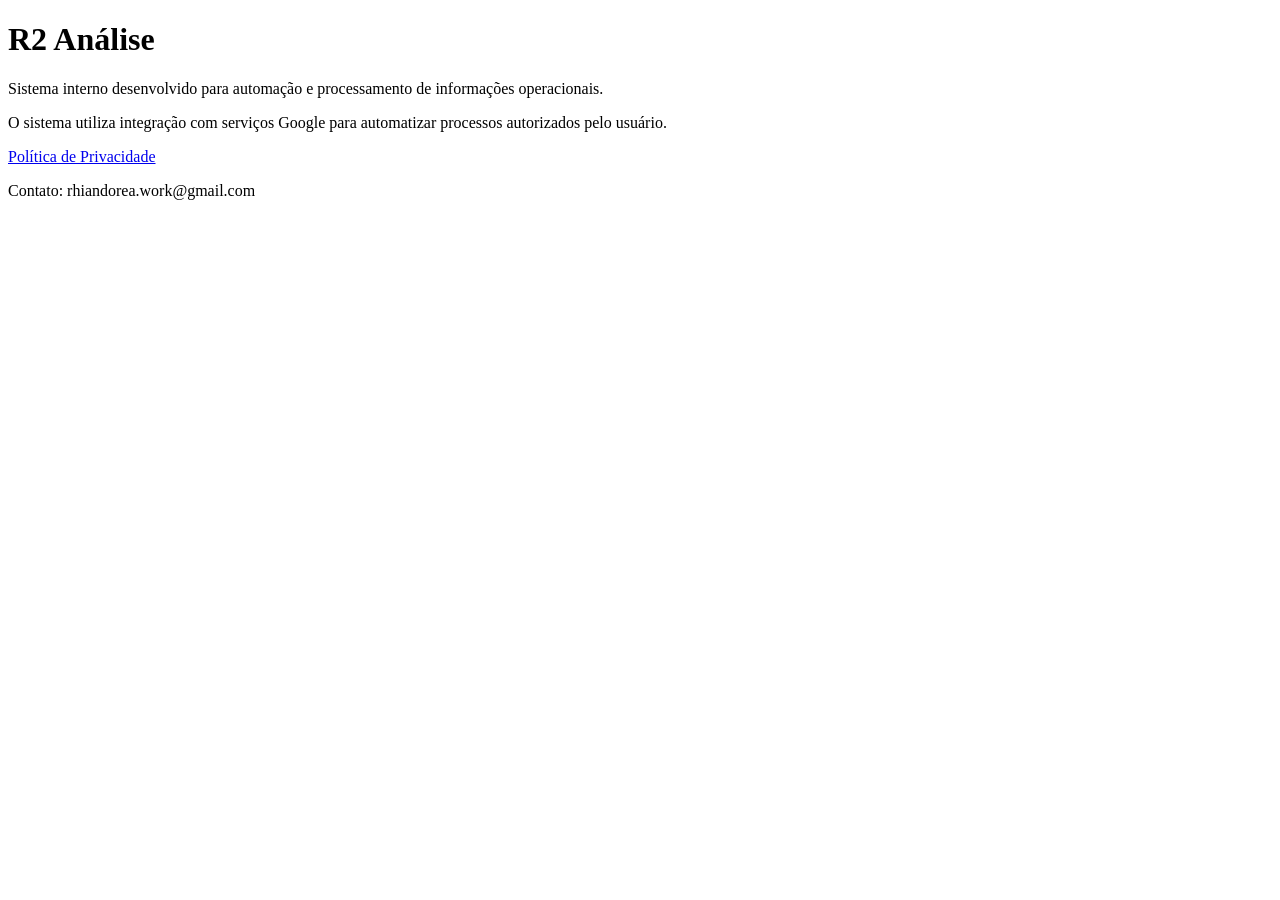
==== index.html @ 358a1ca2 "first commit" ====
<!DOCTYPE html>
<html lang="pt-BR">
<head>
    <meta charset="UTF-8">
    <meta name="viewport" content="width=device-width, initial-scale=1.0">
    <title>R2 Análise</title>
</head>

<body>
    <h1>R2 Análise</h1>

    <p>
        Sistema interno desenvolvido para automação e processamento
        de informações operacionais.
    </p>

    <p>
        O sistema utiliza integração com serviços Google para
        automatizar processos autorizados pelo usuário.
    </p>

    <p>
        <a href="/privacy.html">Política de Privacidade</a>
    </p>

    <p>
        Contato: rhiandorea.work@gmail.com
    </p>
</body>
</html>
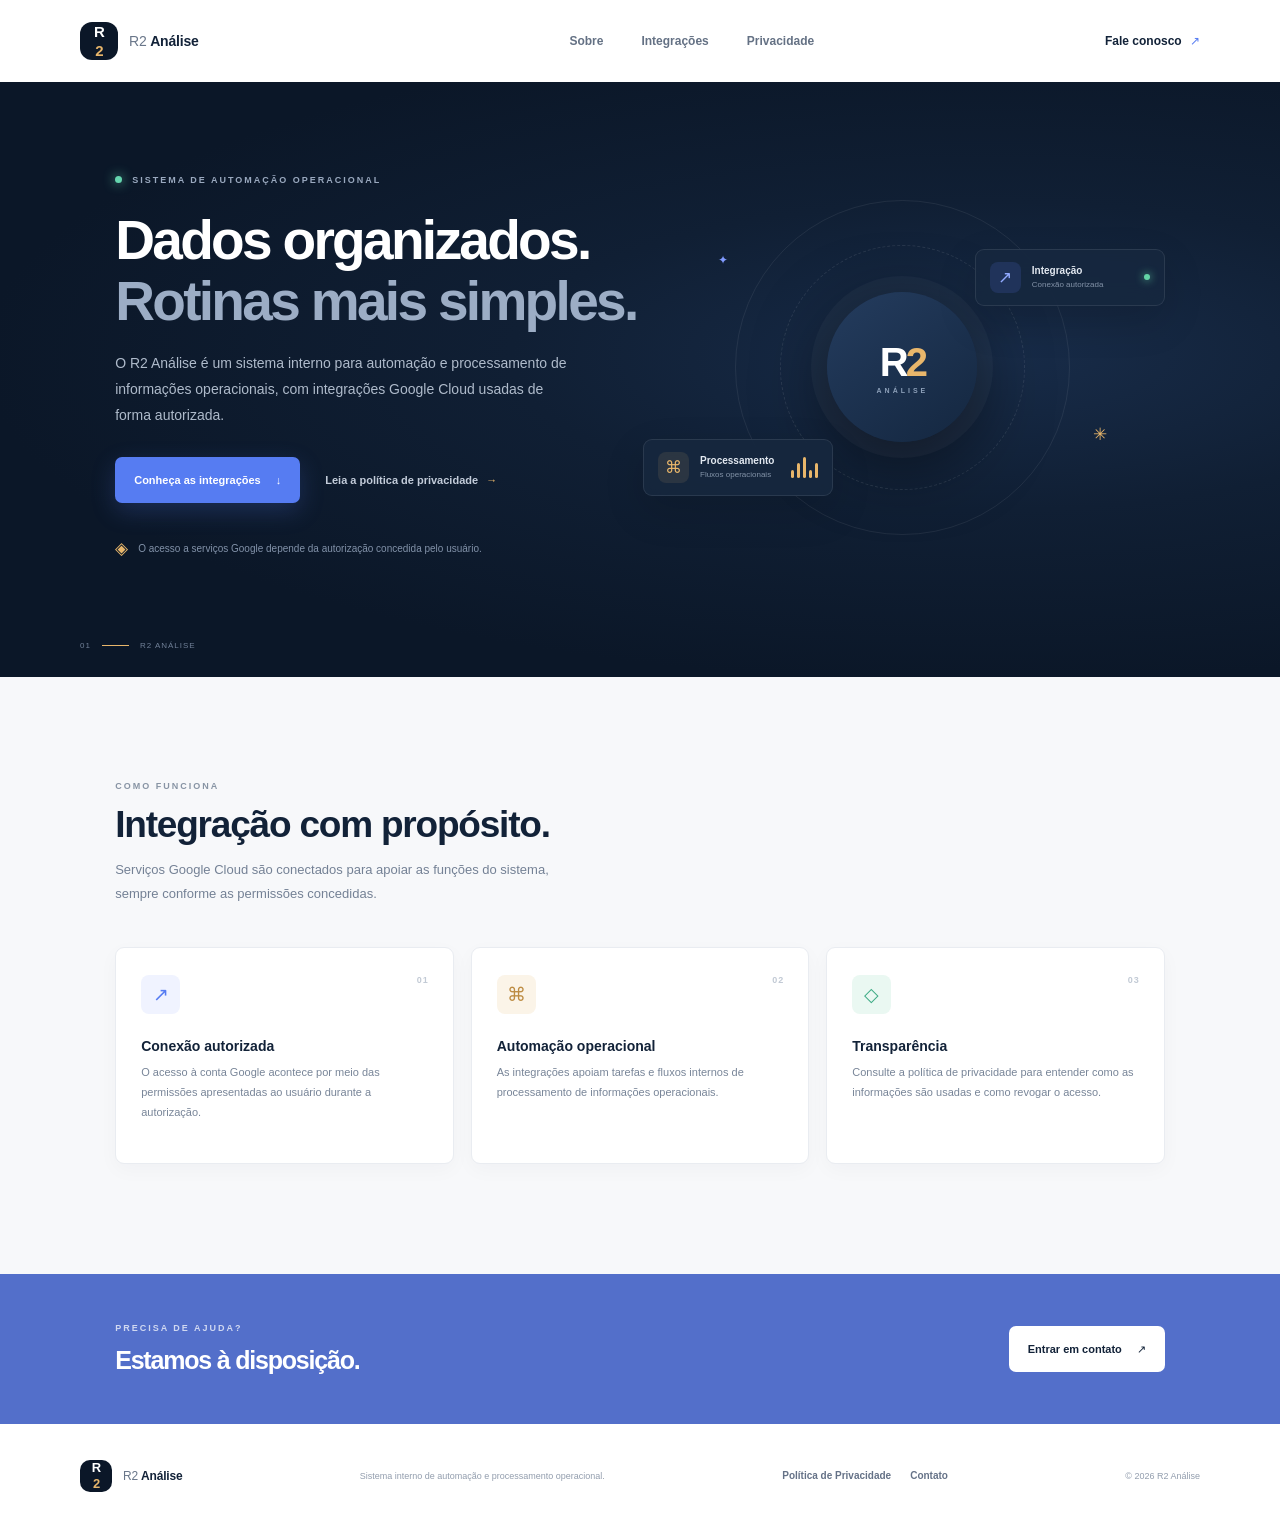
==== commit 9b3683be: "Improve R2 Análise site for Google Cloud" ====
--- a/index.html
+++ b/index.html
@@ -1,30 +1,90 @@
-<!DOCTYPE html>
+<!doctype html>
 <html lang="pt-BR">
 <head>
-    <meta charset="UTF-8">
-    <meta name="viewport" content="width=device-width, initial-scale=1.0">
-    <title>R2 Análise</title>
+  <meta charset="utf-8">
+  <meta name="viewport" content="width=device-width, initial-scale=1">
+  <meta name="theme-color" content="#0b1728">
+  <meta name="description" content="R2 Análise: sistema interno de automação e processamento de informações operacionais, com integrações Google Cloud autorizadas pelo usuário.">
+  <title>R2 Análise — Automação operacional</title>
+  <link rel="stylesheet" href="/styles.css">
 </head>
+<body>
+  <header class="site-header">
+    <a class="brand" href="/" aria-label="R2 Análise — início">
+      <span class="brand-mark" aria-hidden="true">R<span>2</span></span>
+      <span class="brand-name">R2 <strong>Análise</strong></span>
+    </a>
+    <nav class="main-nav" aria-label="Navegação principal">
+      <a href="#sobre">Sobre</a>
+      <a href="#integracoes">Integrações</a>
+      <a href="/privacy.html">Privacidade</a>
+    </nav>
+    <a class="header-link" href="mailto:rhiandorea.work@gmail.com">Fale conosco <span aria-hidden="true">↗</span></a>
+  </header>
 
-<body>
-    <h1>R2 Análise</h1>
+  <main>
+    <section class="hero" id="sobre">
+      <div class="hero-copy">
+        <p class="eyebrow"><span class="status-dot" aria-hidden="true"></span> SISTEMA DE AUTOMAÇÃO OPERACIONAL</p>
+        <h1>Dados organizados.<br><span>Rotinas mais simples.</span></h1>
+        <p class="hero-intro">O R2 Análise é um sistema interno para automação e processamento de informações operacionais, com integrações Google Cloud usadas de forma autorizada.</p>
+        <div class="hero-actions">
+          <a class="button button-primary" href="#integracoes">Conheça as integrações <span aria-hidden="true">↓</span></a>
+          <a class="text-link" href="/privacy.html">Leia a política de privacidade <span aria-hidden="true">→</span></a>
+        </div>
+        <div class="trust-note"><span class="lock-icon" aria-hidden="true">◈</span><span>O acesso a serviços Google depende da autorização concedida pelo usuário.</span></div>
+      </div>
 
-    <p>
-        Sistema interno desenvolvido para automação e processamento
-        de informações operacionais.
-    </p>
+      <div class="hero-visual" aria-label="Ilustração abstrata de dados conectados">
+        <div class="visual-orbit orbit-one"></div>
+        <div class="visual-orbit orbit-two"></div>
+        <div class="visual-core"><span class="core-mark">R<span>2</span></span><span class="core-caption">ANÁLISE</span></div>
+        <div class="data-card card-top"><span class="card-icon">↗</span><span><b>Integração</b><small>Conexão autorizada</small></span><i class="card-indicator"></i></div>
+        <div class="data-card card-bottom"><span class="card-icon card-icon-gold">⌘</span><span><b>Processamento</b><small>Fluxos operacionais</small></span><span class="mini-bars"><i></i><i></i><i></i><i></i><i></i></span></div>
+        <span class="sparkle sparkle-one">✳</span><span class="sparkle sparkle-two">✦</span>
+      </div>
+      <div class="hero-index" aria-hidden="true">01 <span></span> R2 ANÁLISE</div>
+    </section>
 
-    <p>
-        O sistema utiliza integração com serviços Google para
-        automatizar processos autorizados pelo usuário.
-    </p>
+    <section class="capabilities" id="integracoes">
+      <div class="section-heading">
+        <p class="eyebrow eyebrow-dark">COMO FUNCIONA</p>
+        <h2>Integração com propósito.</h2>
+        <p>Serviços Google Cloud são conectados para apoiar as funções do sistema, sempre conforme as permissões concedidas.</p>
+      </div>
+      <div class="feature-grid">
+        <article class="feature-card">
+          <span class="feature-number">01</span>
+          <span class="feature-icon" aria-hidden="true">↗</span>
+          <h3>Conexão autorizada</h3>
+          <p>O acesso à conta Google acontece por meio das permissões apresentadas ao usuário durante a autorização.</p>
+        </article>
+        <article class="feature-card">
+          <span class="feature-number">02</span>
+          <span class="feature-icon feature-icon-gold" aria-hidden="true">⌘</span>
+          <h3>Automação operacional</h3>
+          <p>As integrações apoiam tarefas e fluxos internos de processamento de informações operacionais.</p>
+        </article>
+        <article class="feature-card">
+          <span class="feature-number">03</span>
+          <span class="feature-icon feature-icon-green" aria-hidden="true">◇</span>
+          <h3>Transparência</h3>
+          <p>Consulte a política de privacidade para entender como as informações são usadas e como revogar o acesso.</p>
+        </article>
+      </div>
+    </section>
 
-    <p>
-        <a href="/privacy.html">Política de Privacidade</a>
-    </p>
+    <section class="contact-band">
+      <div><p class="eyebrow">PRECISA DE AJUDA?</p><h2>Estamos à disposição.</h2></div>
+      <a class="button button-light" href="mailto:rhiandorea.work@gmail.com">Entrar em contato <span aria-hidden="true">↗</span></a>
+    </section>
+  </main>
 
-    <p>
-        Contato: rhiandorea.work@gmail.com
-    </p>
+  <footer class="site-footer">
+    <a class="brand footer-brand" href="/" aria-label="R2 Análise — início"><span class="brand-mark">R<span>2</span></span><span class="brand-name">R2 <strong>Análise</strong></span></a>
+    <p>Sistema interno de automação e processamento operacional.</p>
+    <div class="footer-links"><a href="/privacy.html">Política de Privacidade</a><a href="mailto:rhiandorea.work@gmail.com">Contato</a></div>
+    <span class="copyright">© 2026 R2 Análise</span>
+  </footer>
 </body>
-</html>+</html>
--- a/styles.css
+++ b/styles.css
@@ -0,0 +1,89 @@
+:root {
+  color-scheme: light;
+  --ink: #122238;
+  --muted: #718095;
+  --navy: #0b1728;
+  --blue: #567cf2;
+  --gold: #e8b66b;
+  --paper: #f7f8fa;
+  --line: #e7eaf0;
+  font-family: 'DM Sans', 'Segoe UI', sans-serif;
+  font-synthesis: none;
+  text-rendering: optimizeLegibility;
+  -webkit-font-smoothing: antialiased;
+  -moz-osx-font-smoothing: grayscale;
+}
+
+* { box-sizing: border-box; }
+html { scroll-behavior: smooth; }
+body { margin: 0; color: var(--ink); background: #fff; }
+a { color: inherit; text-decoration: none; }
+.site-header { height: 82px; padding: 0 max(6.25vw, calc((100vw - 1280px)/2)); display: flex; align-items: center; justify-content: space-between; background: #fff; }
+.brand { display: inline-flex; align-items: center; gap: 11px; }
+.brand-mark { display: grid; place-items: center; width: 38px; height: 38px; border-radius: 12px; color: #fff; background: var(--navy); font: 800 15px Manrope, sans-serif; letter-spacing: -1px; }
+.brand-mark span { color: var(--gold); }
+.brand-name { color: #697689; font: 500 14px Manrope, sans-serif; letter-spacing: -.2px; }
+.brand-name strong { color: var(--ink); font-weight: 800; }
+.main-nav { display: flex; gap: 38px; align-items: center; margin-left: 80px; }
+.main-nav a, .header-link { font-size: 12px; font-weight: 600; color: #647184; transition: color .2s ease; }
+.main-nav a:hover, .header-link:hover, .text-link:hover { color: var(--blue); }
+.header-link { color: var(--ink); }
+.header-link span { color: var(--blue); margin-left: 5px; }
+.hero { min-height: 595px; overflow: hidden; position: relative; display: grid; grid-template-columns: 1fr 1fr; align-items: center; padding: 70px max(9vw, calc((100vw - 1180px)/2)) 95px; background: radial-gradient(ellipse at 77% 46%, #182c49 0, #101f34 34%, #0b1728 72%); color: #fff; }
+.hero-copy { position: relative; z-index: 2; max-width: 550px; }
+.eyebrow { display: flex; align-items: center; gap: 10px; color: #9aa9bf; font-size: 9px; font-weight: 700; letter-spacing: 2px; }
+.status-dot { height: 7px; width: 7px; border-radius: 50%; background: #65d5ae; box-shadow: 0 0 12px #65d5ae; }
+h1, h2, h3, p { margin-top: 0; }
+h1 { margin: 25px 0 18px; font: 600 clamp(40px, 4.3vw, 61px)/1.12 Manrope, sans-serif; letter-spacing: -2.7px; }
+h1 span { color: #9cadc5; }
+.hero-intro { max-width: 465px; margin-bottom: 29px; color: #afbbcb; font-size: 14px; line-height: 1.85; }
+.hero-actions { display: flex; align-items: center; gap: 25px; flex-wrap: wrap; }
+.button { display: inline-flex; min-height: 46px; align-items: center; justify-content: center; gap: 15px; padding: 0 19px; border-radius: 7px; font-size: 11px; font-weight: 700; transition: transform .2s ease, background .2s ease; }
+.button:hover { transform: translateY(-2px); }
+.button-primary { color: #fff; background: var(--blue); box-shadow: 0 8px 25px #567cf238; }
+.button-primary:hover { background: #6689fa; }
+.text-link { color: #c3ccda; font-size: 11px; font-weight: 600; transition: color .2s ease; }
+.text-link span { color: var(--gold); margin-left: 5px; }
+.trust-note { margin-top: 35px; display: flex; align-items: center; gap: 10px; color: #8292a9; font-size: 10px; }
+.lock-icon { color: var(--gold); font-size: 17px; }
+.hero-visual { min-height: 385px; position: relative; display: grid; place-items: center; }
+.visual-orbit { position: absolute; width: 335px; height: 335px; border-radius: 50%; border: 1px solid #ffffff12; }
+.orbit-two { width: 245px; height: 245px; border-style: dashed; border-color: #ffffff18; }
+.visual-core { width: 150px; height: 150px; display: flex; flex-direction: column; align-items: center; justify-content: center; border-radius: 50%; background: linear-gradient(145deg, #243c5e, #142740); box-shadow: 0 0 0 16px #ffffff08, 0 20px 70px #0008; }
+.core-mark { color: #fff; font: 800 40px Manrope,sans-serif; letter-spacing: -3px; }
+.core-mark span { color: var(--gold); }
+.core-caption { margin-top: 2px; color: #8ea1ba; font-size: 7px; font-weight: 700; letter-spacing: 3px; }
+.data-card { position: absolute; z-index: 2; display: flex; align-items: center; gap: 11px; min-width: 190px; padding: 12px 14px; border: 1px solid #ffffff17; border-radius: 9px; background: #17283fdd; box-shadow: 0 15px 40px #0002; backdrop-filter: blur(12px); }
+.card-top { top: 74px; right: 0; }.card-bottom { bottom: 64px; left: 3px; }
+.card-icon, .feature-icon { display: grid; place-items: center; flex: 0 0 auto; width: 31px; height: 31px; border-radius: 8px; color: #92aaff; background: #587cf228; font-size: 17px; }
+.card-icon-gold { color: var(--gold); background: #e8b66b1c; }
+.data-card b, .data-card small { display: block; }.data-card b { color: #e3e9f1; font-size: 10px; }.data-card small { margin-top: 4px; color: #8393a8; font-size: 8px; }
+.card-indicator { width: 6px; height: 6px; margin-left: auto; border-radius: 50%; background: #63d3a5; box-shadow: 0 0 9px #63d3a5; }
+.mini-bars { height: 22px; display: flex; align-items: end; gap: 3px; margin-left: auto; }.mini-bars i { width: 3px; border-radius: 2px; background: var(--gold); }.mini-bars i:nth-child(1), .mini-bars i:nth-child(4) { height: 8px; }.mini-bars i:nth-child(2), .mini-bars i:nth-child(5) { height: 15px; }.mini-bars i:nth-child(3) { height: 21px; }
+.sparkle { position: absolute; color: var(--gold); }.sparkle-one { right: 58px; bottom: 115px; font-size: 17px; }.sparkle-two { top: 78px; left: 78px; color: #819bff; font-size: 12px; }
+.hero-index { position: absolute; bottom: 27px; left: max(6.25vw, calc((100vw - 1280px)/2)); display: flex; align-items: center; gap: 11px; color: #718098; font-size: 8px; letter-spacing: 1px; }.hero-index span { width: 27px; height: 1px; background: var(--gold); }
+.capabilities { padding: 104px max(9vw, calc((100vw - 1180px)/2)) 110px; background: var(--paper); }
+.section-heading { max-width: 550px; margin-bottom: 42px; }.eyebrow-dark { color: #8894a4; }.section-heading h2, .contact-band h2 { margin: 12px 0 11px; font: 700 clamp(27px, 3vw, 37px)/1.2 Manrope, sans-serif; letter-spacing: -1.2px; }.section-heading > p:last-child { max-width: 480px; margin-bottom: 0; color: #748195; font-size: 13px; line-height: 1.8; }
+.feature-grid { display: grid; grid-template-columns: repeat(3, 1fr); gap: 17px; }.feature-card { position: relative; min-height: 217px; padding: 27px 25px 24px; border: 1px solid #e9ecf1; border-radius: 9px; background: #fff; box-shadow: 0 6px 20px #1b294008; }.feature-number { position: absolute; right: 24px; top: 27px; color: #c2cad5; font-size: 9px; font-weight: 700; letter-spacing: 1px; }.feature-icon { width: 39px; height: 39px; margin-bottom: 24px; color: var(--blue); background: #f0f3ff; font-size: 19px; }.feature-icon-gold { color: #bd8c43; background: #fbf4e8; }.feature-icon-green { color: #3caa84; background: #eaf8f2; }.feature-card h3 { margin-bottom: 9px; font: 700 14px Manrope, sans-serif; }.feature-card p { max-width: 300px; margin-bottom: 0; color: #788598; font-size: 11px; line-height: 1.8; }
+.contact-band { display: flex; align-items: center; justify-content: space-between; padding: 49px max(9vw, calc((100vw - 1180px)/2)); color: #fff; background: #536fca; }.contact-band .eyebrow { margin-bottom: 9px; color: #d0d8f1; }.contact-band h2 { margin-bottom: 0; font-size: 25px; }.button-light { color: var(--ink); background: #fff; }.button-light:hover { background: #f0f3ff; }
+.site-footer { min-height: 103px; padding: 24px max(6.25vw, calc((100vw - 1280px)/2)); display: flex; align-items: center; justify-content: space-between; gap: 24px; background: #fff; }.footer-brand .brand-mark { width: 32px; height: 32px; border-radius: 10px; font-size: 13px; }.footer-brand .brand-name { font-size: 12px; }.site-footer > p, .copyright { margin: 0; color: #929dad; font-size: 9px; }.footer-links { display: flex; gap: 19px; }.footer-links a { color: #657287; font-size: 10px; font-weight: 600; }.footer-links a:hover { color: var(--blue); }
+
+/* Privacy page */
+.privacy-hero { padding: 68px max(9vw, calc((100vw - 920px)/2)) 61px; color: #fff; background: radial-gradient(ellipse at 86% 28%, #1c3554, var(--navy) 65%); }.privacy-hero .eyebrow { margin-bottom: 20px; }.privacy-hero h1 { margin: 0 0 13px; font-size: clamp(36px, 5vw, 52px); }.privacy-hero p:last-child { max-width: 550px; margin-bottom: 0; color: #aab8ca; font-size: 13px; line-height: 1.8; }
+.privacy-layout { display: grid; grid-template-columns: 205px minmax(0, 660px); gap: 62px; max-width: 1000px; margin: 0 auto; padding: 58px 30px 100px; }.privacy-sidebar { position: sticky; top: 25px; align-self: start; padding-top: 7px; }.privacy-sidebar p { color: #a0a9b7; font-size: 9px; font-weight: 700; letter-spacing: 1.5px; }.privacy-sidebar nav { display: grid; gap: 15px; }.privacy-sidebar a { color: #6e7a8c; font-size: 11px; }.privacy-sidebar a:hover { color: var(--blue); }.privacy-content { min-width: 0; }.policy-updated { margin-bottom: 30px; color: #8894a4; font-size: 10px; }.policy-intro { padding: 20px 22px; border-left: 3px solid var(--blue); border-radius: 0 7px 7px 0; color: #526177; background: #f4f6fb; font-size: 12px; line-height: 1.9; }.policy-section { padding: 25px 0 18px; border-bottom: 1px solid var(--line); scroll-margin-top: 25px; }.policy-section h2 { margin-bottom: 10px; font: 700 17px Manrope, sans-serif; letter-spacing: -.3px; }.policy-section p, .policy-section li { color: #687689; font-size: 12px; line-height: 1.9; }.policy-section p:last-child { margin-bottom: 0; }.policy-section ul { padding-left: 19px; }.policy-contact { display: inline-flex; align-items: center; gap: 8px; color: #456be0; font-size: 12px; font-weight: 700; }.privacy-back { display: inline-flex; margin-top: 28px; color: #536fca; font-size: 11px; font-weight: 700; }
+
+@media (max-width: 800px) {
+  .site-header { height: 72px; padding: 0 24px; }.main-nav { gap: 19px; margin-left: 0; }.main-nav a, .header-link { font-size: 11px; }
+  .hero { grid-template-columns: 1fr 0.85fr; padding: 66px 7vw 85px; }.hero-visual { transform: scale(.87); }.hero-index { left: 7vw; }
+  .capabilities { padding: 78px 7vw; }.feature-card { padding: 23px 18px; }
+  .contact-band { padding: 42px 7vw; }.site-footer { padding: 23px 5vw; flex-wrap: wrap; }
+}
+@media (max-width: 600px) {
+  .site-header { height: 68px; padding: 0 19px; }.brand-mark { width: 34px; height: 34px; }.main-nav { gap: 14px; }.main-nav a { font-size: 10px; }.main-nav a:first-child, .header-link { display: none; }
+  .hero { display: block; min-height: auto; padding: 65px 24px 55px; }.hero-copy { max-width: 100%; }.hero-visual { min-height: 290px; margin: 9px auto -15px; transform: scale(.85); }.visual-orbit { width: 280px; height: 280px; }.orbit-two { width: 205px; height: 205px; }.card-top { right: -4px; top: 46px; }.card-bottom { left: -4px; bottom: 37px; }.hero-index { display: none; }
+  h1 { font-size: 42px; letter-spacing: -1.9px; }.hero-intro { font-size: 13px; }.hero-actions { align-items: flex-start; flex-direction: column; gap: 17px; }.trust-note { align-items: flex-start; line-height: 1.6; }
+  .capabilities { padding: 68px 23px; }.section-heading { margin-bottom: 29px; }.feature-grid { grid-template-columns: 1fr; gap: 12px; }.feature-card { min-height: 0; padding: 22px; }.feature-icon { margin-bottom: 17px; }
+  .contact-band { align-items: flex-start; flex-direction: column; gap: 24px; padding: 36px 24px; }.contact-band h2 { font-size: 23px; }.site-footer { align-items: flex-start; padding: 25px 22px; }.site-footer > p { order: 2; width: 100%; }.footer-links { order: 3; }.copyright { order: 4; width: 100%; }
+  .privacy-hero { padding: 55px 24px 48px; }.privacy-layout { display: block; padding: 34px 24px 72px; }.privacy-sidebar { display: none; }.policy-section h2 { font-size: 16px; }
+}
+@media (prefers-reduced-motion: reduce) { html { scroll-behavior: auto; } *, *::before, *::after { transition-duration: .01ms !important; } }
